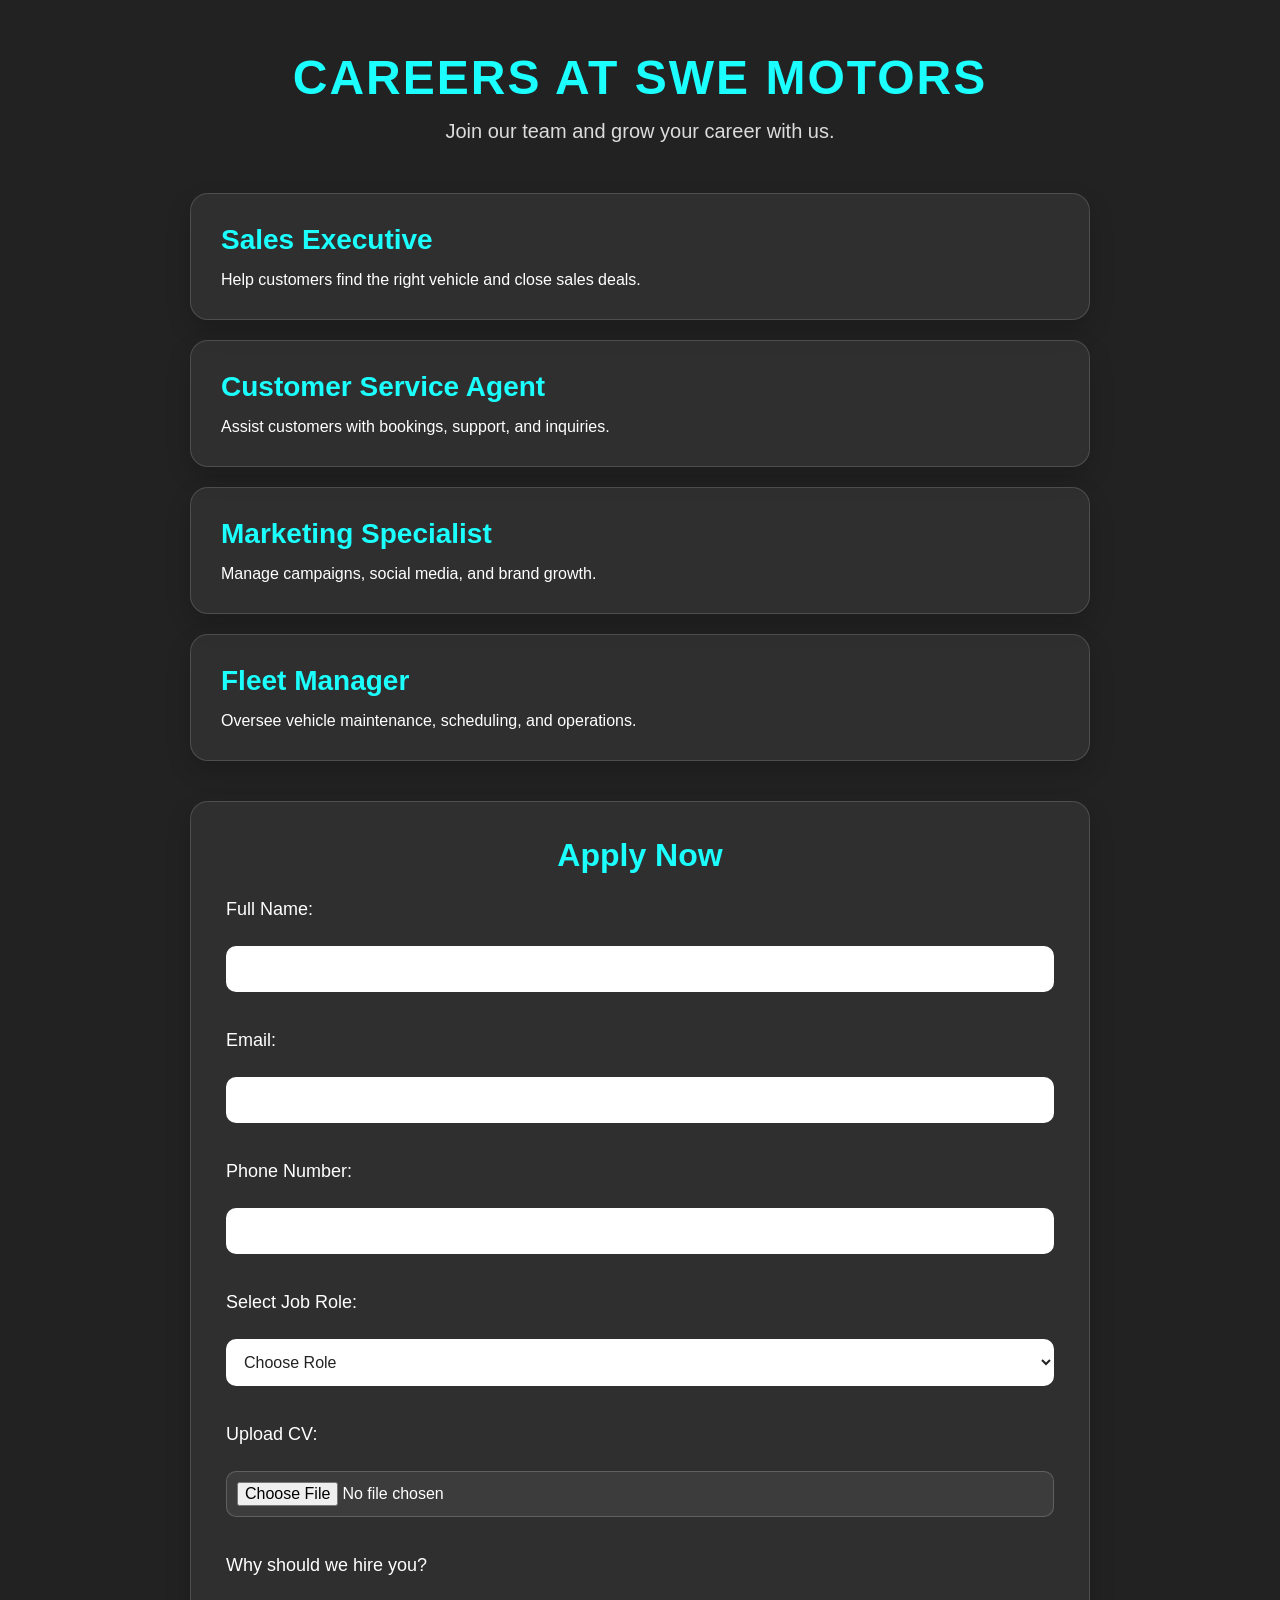
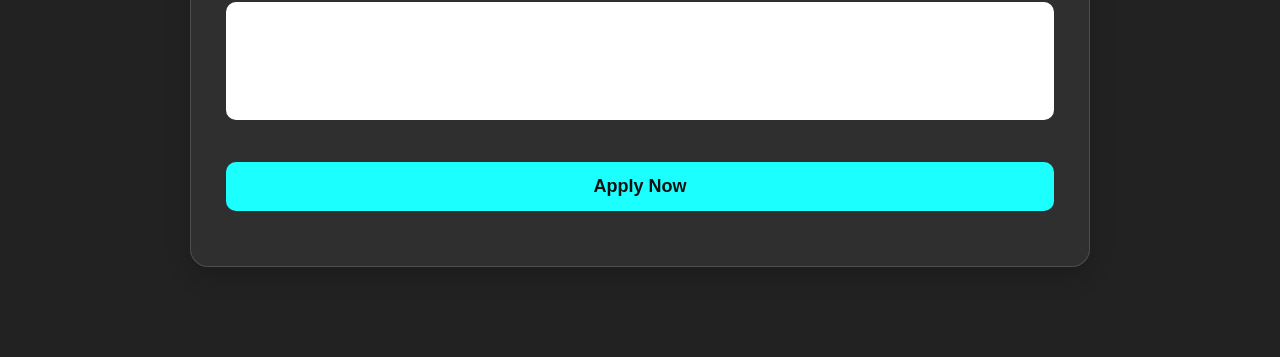
==== docs/careers.html @ 2961fe11 "Add files via upload" ====
<!DOCTYPE html>
<html>
<head>
<link rel="stylesheet" href="career.css">
<title>Careers | SWE Motors</title>
</head>

<body>

    <div class="head">
        <h2>Careers at SWE Motors</h2>
        <p>Join our team and grow your career with us.</p>
    </div>

    <div class="job">
        <h2>Sales Executive</h2>
        <p>Help customers find the right vehicle and close sales deals.</p>
    </div>

    <div class="job">
        <h2>Customer Service Agent</h2>
        <p>Assist customers with bookings, support, and inquiries.</p>
    </div>

    <div class="job">
        <h2>Marketing Specialist</h2>
        <p>Manage campaigns, social media, and brand growth.</p>
    </div>

    <div class="job">
        <h2>Fleet Manager</h2>
        <p>Oversee vehicle maintenance, scheduling, and operations.</p>
    </div>
    <div class="form-section">
        <h2>Apply Now</h2>

        <form>

            <label>Full Name:</label><br>
            <input type="text" name="fullname" required><br><br>

            <label>Email:</label><br>
            <input type="email" name="email" required><br><br>

            <label>Phone Number:</label><br>
            <input type="tel" name="phone" required><br><br>

            <label>Select Job Role:</label><br>
            <select name="jobrole" required>
                <option value="">Choose Role</option>
                <option>Sales Executive</option>
                <option>Customer Service Agent</option>
                <option>Marketing Specialist</option>
                <option>Fleet Manager</option>
            </select><br><br>

            <label>Upload CV:</label><br>
            <input type="file" name="cv"><br><br>

            <label>Why should we hire you?</label><br>
            <textarea rows="5" cols="40"></textarea><br><br>

            <input type="submit" value="Apply Now">

        </form>
    </div>

</body>
</html>
---- docs/career.css ----
*{
    margin:0;
    padding:0;
    box-sizing:border-box;
    font-family:sans-serif;
}

body{
    background-color:#222;
    min-height:100vh;
    padding:50px 20px;
    color:#FFFFFF;
}


.head{
    text-align:center;
    margin-bottom:50px;
}

.head h2{
    font-size:48px;
    margin-bottom:15px;
    color:#1bffff;
    letter-spacing:2px;
    text-transform:uppercase;
}

.head p{
    font-size:20px;
    color:#DCDCDC;
}

.job{
    background:#FFFFFF10;
    border:1px solid #FFFFFF25;
    padding:30px;
    margin:20px auto;
    max-width:900px;
    border-radius:18px;
    box-shadow:0 10px 25px #00000030;
    transition:0.4s ease;
}

.job:hover{
    transform:translateY(-8px) scale(1.02);
    background:#FFFFFF18;
}

.job h2{
    font-size:28px;
    margin-bottom:15px;
    color:#1bffff;
}
*{
    margin:0;
    padding:0;
    box-sizing:border-box;
    font-family:sans-serif;
}

body{
    background-color:#222;
    min-height:100vh;
    padding:50px 20px;
    color:#FFFFFF;
}

.head{
    text-align:center;
    margin-bottom:50px;
}

.head h2{
    font-size:48px;
    margin-bottom:15px;
    color:#1bffff;
    letter-spacing:2px;
    text-transform:uppercase;
}

.head p{
    font-size:20px;
    color:#DCDCDC;
}

.job{
    background:#FFFFFF10;
    border:1px solid #FFFFFF25;
    padding:30px;
    margin:20px auto;
    max-width:900px;
    border-radius:18px;
    box-shadow:0 10px 25px #00000030;
    transition:0.4s ease;
}

.job:hover{
    transform:translateY(-8px) scale(1.02);
    background:#FFFFFF18;
}

.job h2{
    font-size:28px;
    margin-bottom:15px;
    color:#1bffff;
}
.form-section{
    background:#FFFFFF10;
    border:1px solid #FFFFFF25;
    padding:35px;
    margin:40px auto;
    max-width:900px;
    border-radius:18px;
    box-shadow:0 10px 25px #00000030;
}

.form-section h2{
    text-align:center;
    font-size:32px;
    margin-bottom:25px;
    color:#1bffff;
}

.form-section label{
    font-size:18px;
    display:block;
    margin-bottom:8px;
    color:#FFFFFF;
}

.form-section input,
.form-section select,
.form-section textarea{
    width:100%;
    padding:14px;
    margin-bottom:20px;
    border:none;
    border-radius:10px;
    font-size:16px;
    outline:none;
    background:#FFFFFF;
    color:#222;
}

.form-section textarea{
    resize:none;
}
.form-section input[type="file"]{
    background:#FFFFFF10;
    color:#FFFFFF;
    border:1px solid #FFFFFF30;
    padding:10px;
}

.form-section input[type="submit"]{
    background:#1bffff;
    color:#111;
    font-size:18px;
    font-weight:bold;
    cursor:pointer;
    transition:0.3s ease;
}

.form-section input[type="submit"]:hover{
    background:#00d9d9;
    transform:scale(1.03);
}
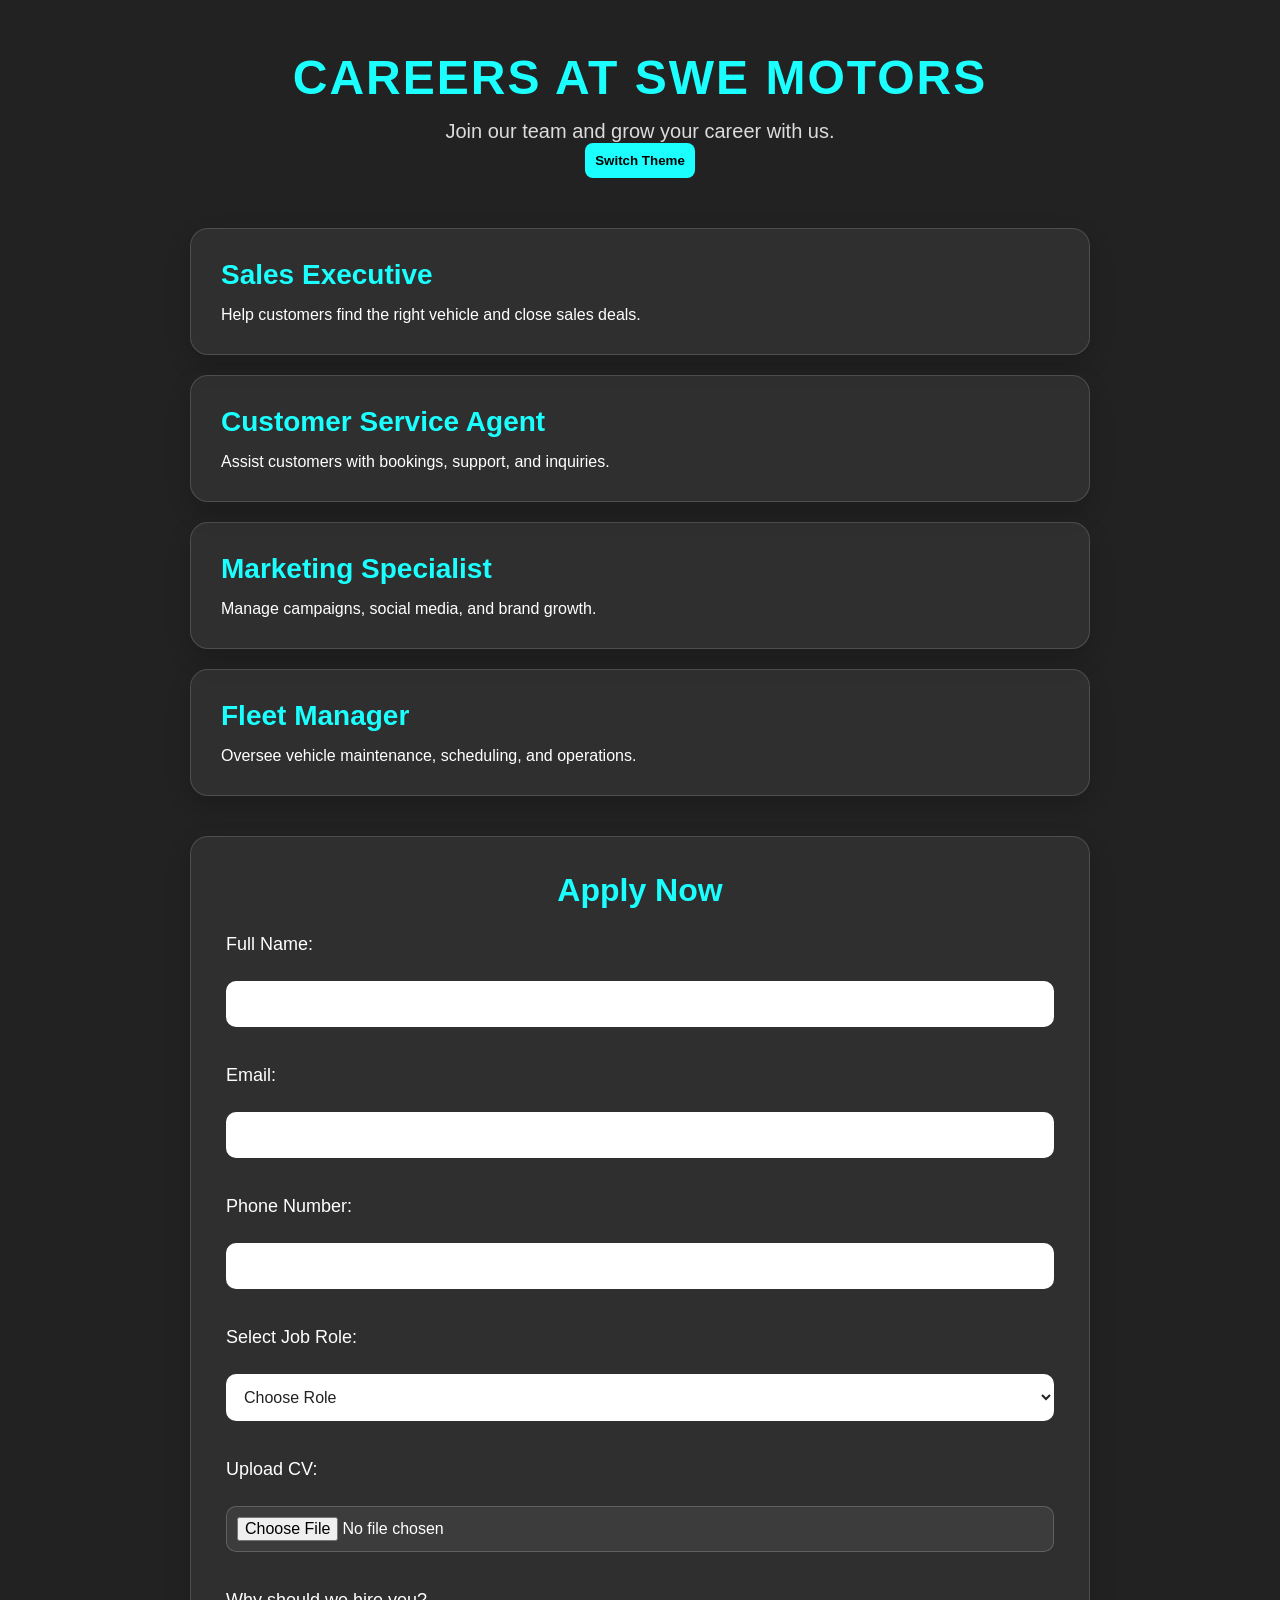
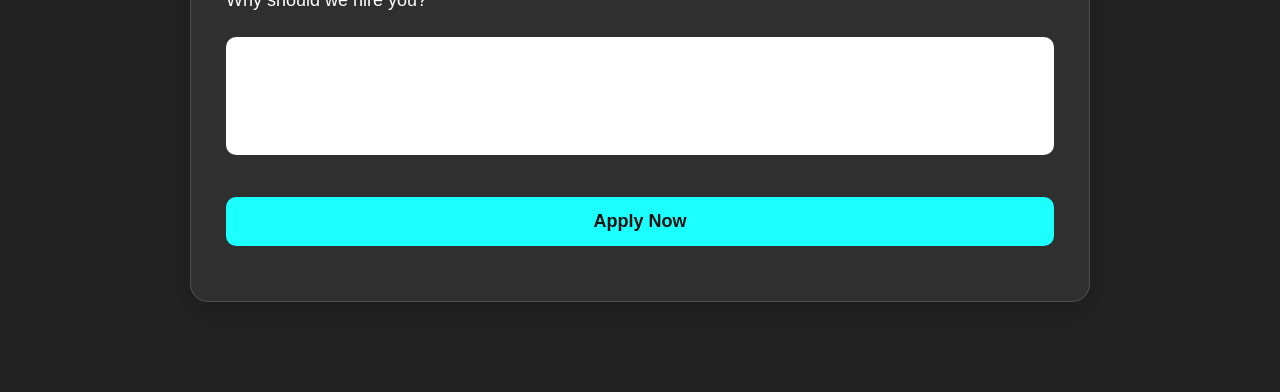
==== commit b41252e2: "Update careers.html" ====
--- a/docs/careers.html
+++ b/docs/careers.html
@@ -1,15 +1,16 @@
 <!DOCTYPE html>
 <html>
 <head>
-<link rel="stylesheet" href="career.css">
-<title>Careers | SWE Motors</title>
+    <link rel="stylesheet" href="career.css">
+    <title>Careers | SWE Motors</title>
 </head>
 
-<body>
-
-    <div class="head">
+<body class="dark-theme"> <div class="head">
         <h2>Careers at SWE Motors</h2>
         <p>Join our team and grow your career with us.</p>
+        <button onclick="toggleTheme()" style="padding: 10px; cursor: pointer; border-radius: 8px; border: none; background: #1bffff; font-weight: bold;">
+            Switch Theme
+        </button>
     </div>
 
     <div class="job">
@@ -31,11 +32,10 @@
         <h2>Fleet Manager</h2>
         <p>Oversee vehicle maintenance, scheduling, and operations.</p>
     </div>
+
     <div class="form-section">
         <h2>Apply Now</h2>
-
         <form>
-
             <label>Full Name:</label><br>
             <input type="text" name="fullname" required><br><br>
 
@@ -61,9 +61,30 @@
             <textarea rows="5" cols="40"></textarea><br><br>
 
             <input type="submit" value="Apply Now">
-
         </form>
     </div>
 
+    <script>
+    function toggleTheme() {
+        
+        if (document.body.classList.contains('light-theme')) {
+            document.body.classList.remove('light-theme');
+            document.body.classList.add('dark-theme');
+            localStorage.setItem('theme', 'dark-theme');
+        } else {
+            document.body.classList.remove('dark-theme');
+            document.body.classList.add('light-theme');
+            localStorage.setItem('theme', 'light-theme');
+        }
+    }
+
+    window.onload = () => {
+        const savedTheme = localStorage.getItem('theme');
+        if (savedTheme) {
+            document.body.className = savedTheme;
+        }
+    };
+    </script>
+
 </body>
 </html>
